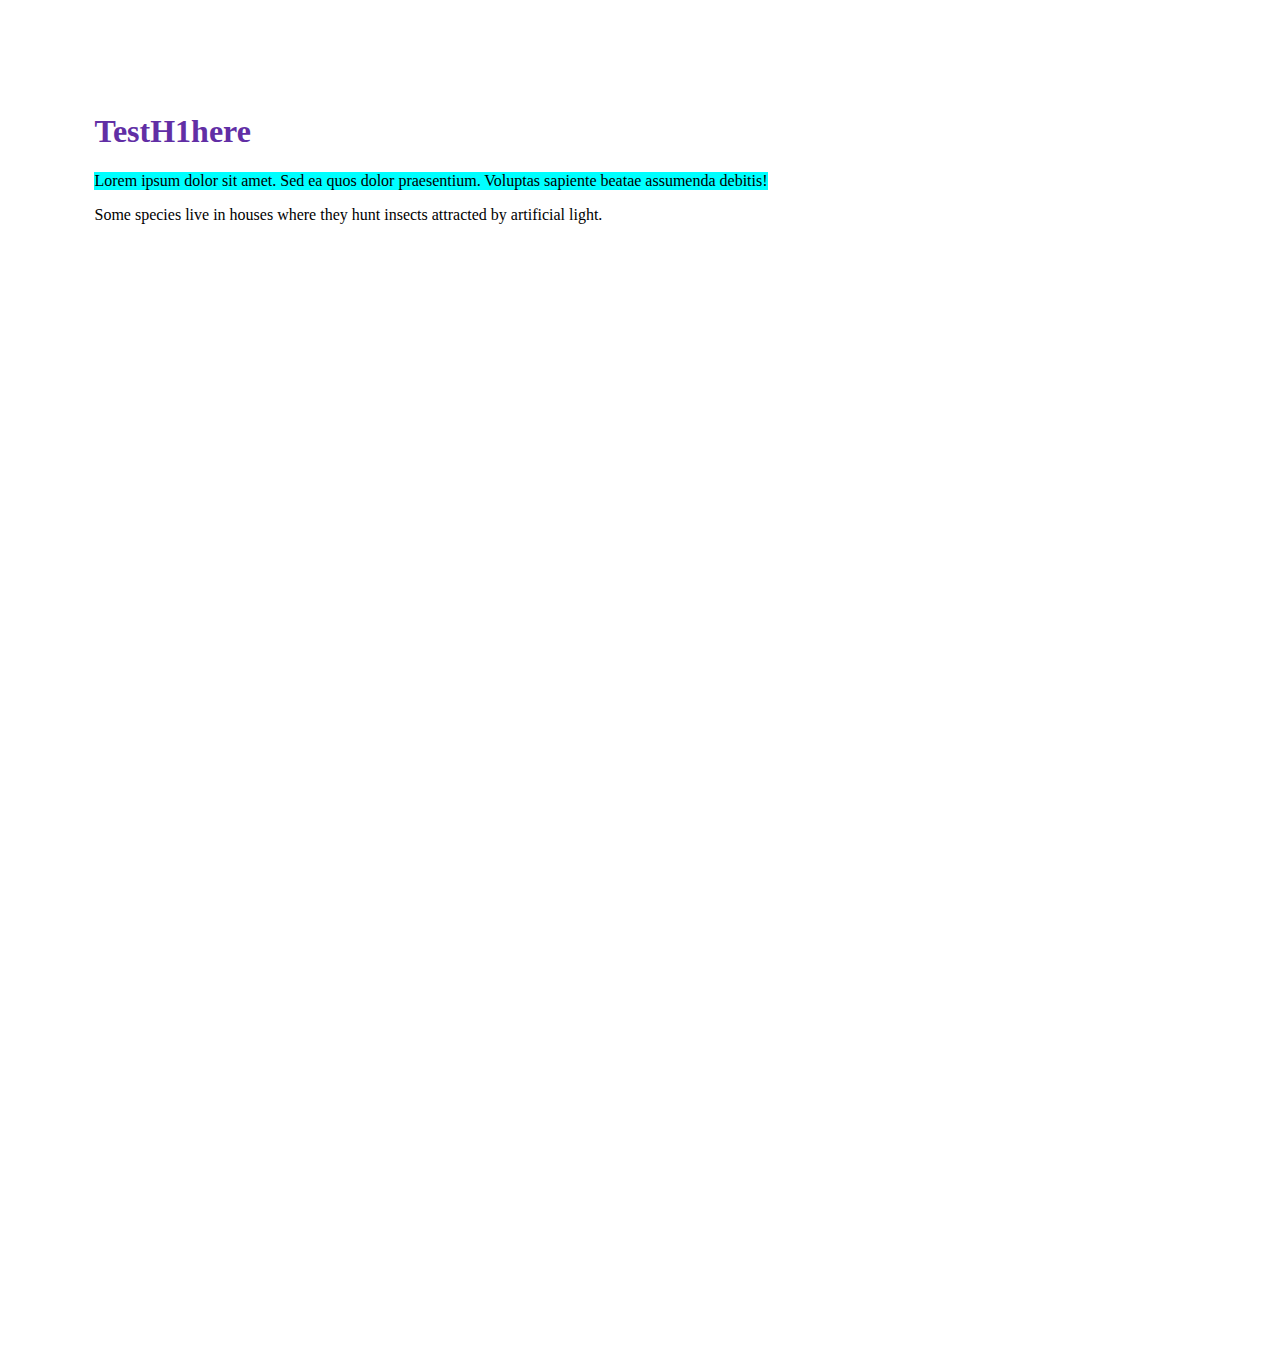
==== CV/index.html @ c623a847 "A4 body" ====
<!DOCTYPE html>
<html lang="en">
<head>
    <meta charset="UTF-8">
    <meta name="viewport" content="width=device-width, initial-scale=1.0">
    <title>CV</title>
    <link rel="stylesheet" href="./resoursec/css/main.css" link>
</head>
<body>
    <h1 >TestH1here </h1>
    <div class="left-top">
        Lorem ipsum dolor sit amet.
        Sed ea quos dolor praesentium.
        Voluptas sapiente beatae assumenda debitis!
    </div>
    <p>Some species live in houses where they hunt insects attracted by artificial light.</p>
</body>
</html>
---- CV/resoursec/css/main.css ----
body{
    width: 21cm;
    height: 29.7cm;
    margin: 30mm 25mm 30mm 25mm; 
    /* change the margins as you want them to be. */
} 

h1 {
    color: #612ea5;
}

.left-top{
    background-color: aqua;
    display: inline-block;
    size: 100px;
}
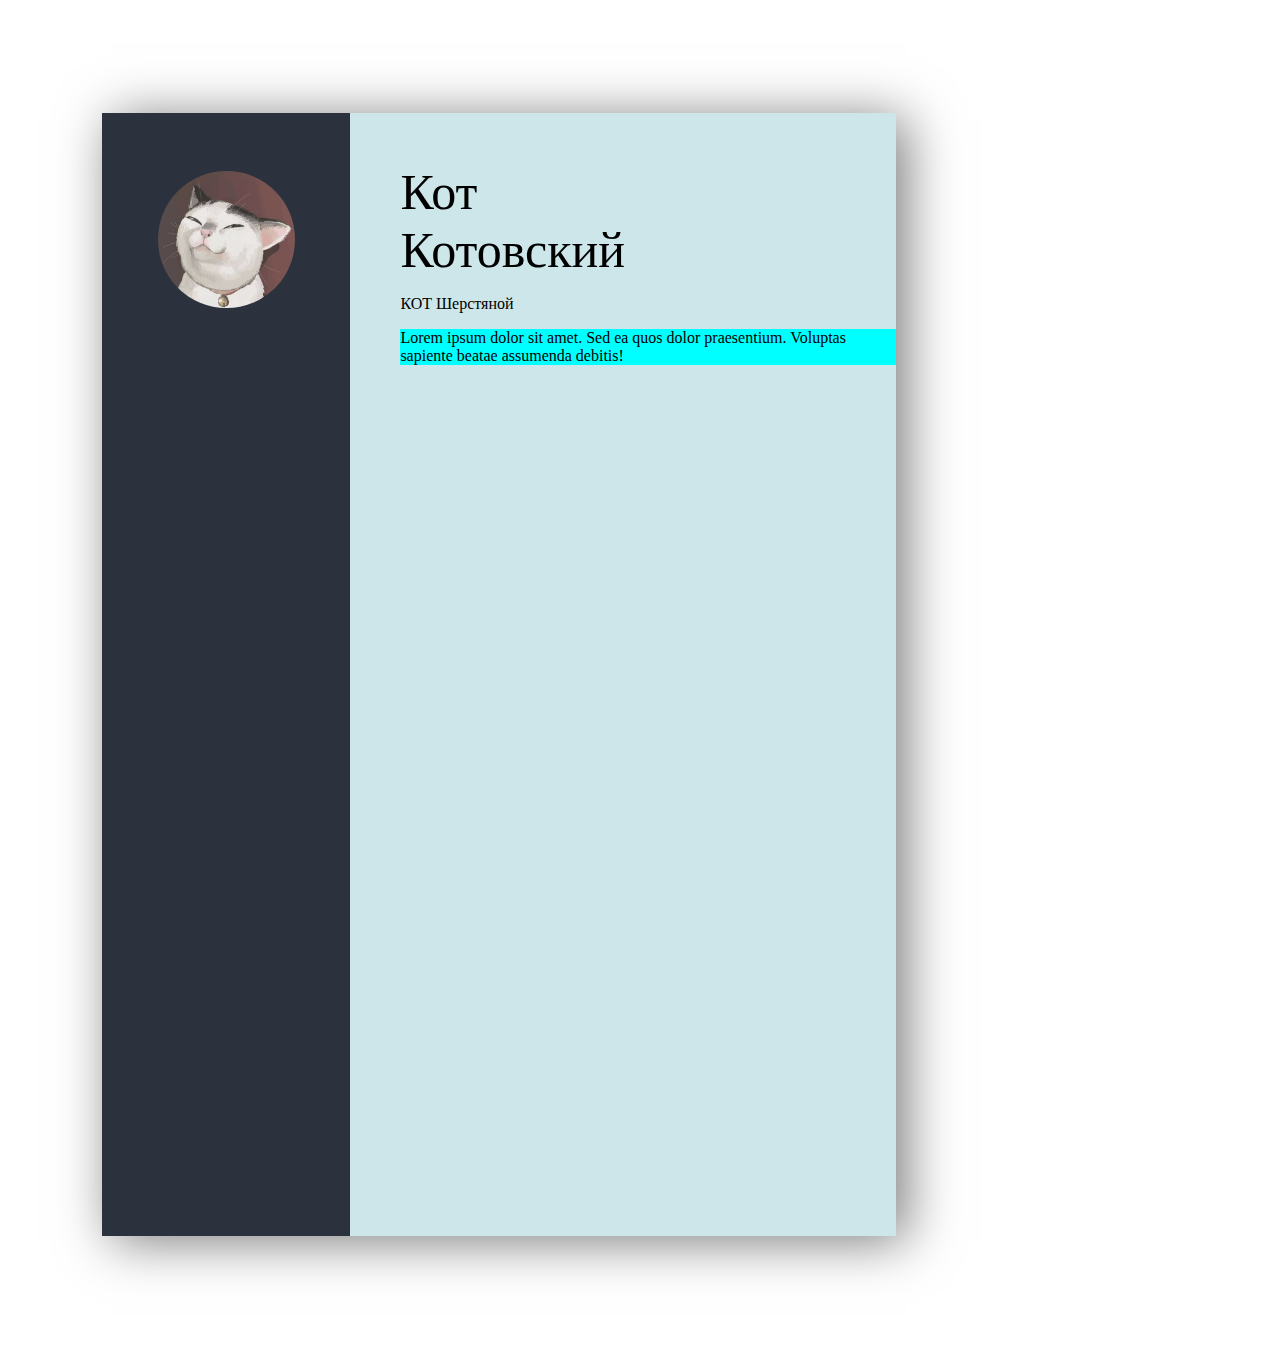
==== commit 96f0c608: "add base grid and image" ====
--- a/CV/index.html
+++ b/CV/index.html
@@ -4,15 +4,25 @@
     <meta charset="UTF-8">
     <meta name="viewport" content="width=device-width, initial-scale=1.0">
     <title>CV</title>
-    <link rel="stylesheet" href="./resoursec/css/main.css" link>
+    <link rel="stylesheet" href="./resources/css/main.css" link>
 </head>
 <body>
-    <h1 >TestH1here </h1>
-    <div class="left-top">
-        Lorem ipsum dolor sit amet.
-        Sed ea quos dolor praesentium.
-        Voluptas sapiente beatae assumenda debitis!
+<div class="main-page">
+    <div class="left-color-box"></div>
+    <div class="photo">
+        <img class="avatar-img" src="/CV/resources/img/avatar.png" alt="avatar photo">
     </div>
-    <p>Some species live in houses where they hunt insects attracted by artificial light.</p>
+    <div class="author">
+        <p class="author-name">Кот
+            <br>Котовский</p>
+            <p class="job-title">КОТ Шерстяной</p>
+        <div class="left-top">
+            Lorem ipsum dolor sit amet.
+            Sed ea quos dolor praesentium.
+            Voluptas sapiente beatae assumenda debitis!
+        </div>
+    </div>
+</div>
+
 </body>
 </html>--- a/CV/resources/css/main.css
+++ b/CV/resources/css/main.css
@@ -0,0 +1,47 @@
+div {
+    display: inherit;
+}
+
+.main-page {
+    background-color: rgba(160, 208, 214, 0.534);
+    box-shadow: 10px 5px 50px 0px rgb(123, 122, 124);
+    width: 21cm;
+    height: 29.7cm;
+    margin: 30mm 25mm 30mm 25mm; 
+    display: grid;
+    grid-template-columns: 2fr 50px 1fr 3fr;
+    grid-template-rows: 2fr 2.5fr 2.5fr 2.5fr;
+} 
+
+.left-color-box {
+    display: grid;
+    background-color: rgb(43, 49, 61);
+    grid-row: 1 / 5;
+    grid-column: 1 / 2;
+}
+
+.photo {
+    display: grid;
+    grid-column: 1 / 1;
+    grid-row: 1 / 1;
+    align-items: center;
+    justify-items: center;
+}
+.avatar-img {
+    width: 55%;
+    border-radius: 50%;
+}
+.author {
+    grid-column: 3 / end;
+}
+.author-name {
+    font-size: 50px;
+    margin-bottom: 0px;
+}
+
+
+.left-top {
+    background-color: aqua;
+    display: inline-block;
+    size: 100px;
+}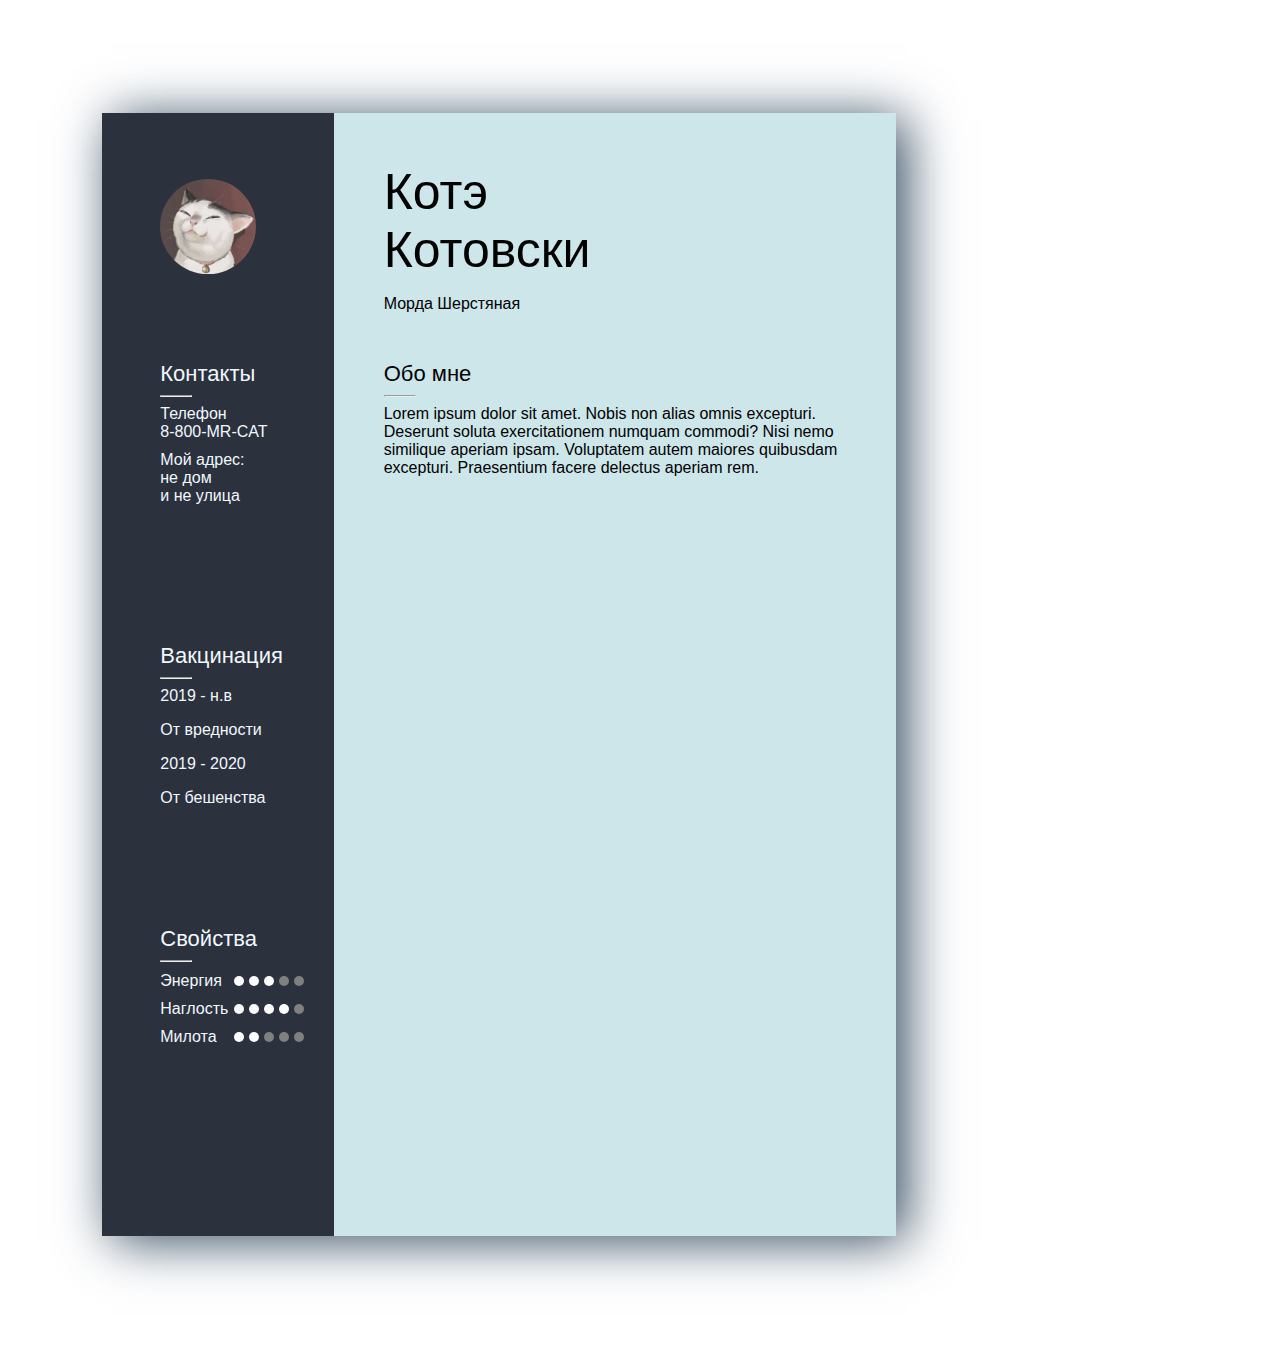
==== commit 7efc7cf3: "left color block and dots" ====
--- a/CV/index.html
+++ b/CV/index.html
@@ -12,15 +12,85 @@
     <div class="photo">
         <img class="avatar-img" src="/CV/resources/img/avatar.png" alt="avatar photo">
     </div>
+    <div class="contact-block">
+        <p class="contact">Контакты</p>
+        <div class="dash-div">
+            <hr class="dash dash-white">
+        </div>
+        <div class="phone">Телефон
+            <br> 8-800-MR-CAT
+        </div>
+        <div class="address">Мой адрес:
+            <br> не дом
+            <br> и не улица
+        </div>
+    </div>
+    <div class="about-me-block">
+        <p class="about-me">Обо мне</p>
+        <div class="dash-div">
+            <hr class="dash">
+        </div>
+        <div>Lorem ipsum dolor sit amet.
+            Nobis non alias omnis excepturi.
+            Deserunt soluta exercitationem numquam commodi?
+            Nisi nemo similique aperiam ipsam.
+            Voluptatem autem maiores quibusdam excepturi.
+            Praesentium facere delectus aperiam rem.
+        </div>
+    </div>
+    <div class="vaccine-block">
+        <p class="vaccine">Вакцинация</p>
+        <div class="dash-div">
+            <hr class="dash">
+        </div>
+        <span class="date-period">2019 - н.в</span>
+        <p class="vaccine-harmful">От вредности</p>
+        <span class="date-period">2019 - 2020</span>
+        <p class="vaccine-rabies">От бешенства</p>
+    </div>
+    <div class="feature-block">
+        <p class="features">Свойства</p>
+        <div class="dash-div">
+            <hr class="dash dash-white">
+        </div>
+        <div class="feature-item">
+            <span>Энергия</span>
+            <div class="dots-box">
+                <span class="dot filled"></span>
+                <span class="dot filled"></span>
+                <span class="dot filled"></span>
+                <span class="dot"></span>
+                <span class="dot"></span>
+            </div>
+        </div>
+        <div class="feature-item">
+            <span>Наглость</span>
+            <div class="dots-box">
+                <span class="dot filled"></span>
+                <span class="dot filled"></span>
+                <span class="dot filled"></span>
+                <span class="dot filled"></span>
+                <span class="dot"></span>
+            </div>
+        </div>
+        <div class="feature-item">
+            <span>Милота</span>
+            <div class="dots-box">
+                <span class="dot filled"></span>
+                <span class="dot filled"></span>
+                <span class="dot"></span>
+                <span class="dot"></span>
+                <span class="dot"></span>
+            </div>
+        </div>
+
+
+    </div>
+
     <div class="author">
-        <p class="author-name">Кот
-            <br>Котовский</p>
-            <p class="job-title">КОТ Шерстяной</p>
-        <div class="left-top">
-            Lorem ipsum dolor sit amet.
-            Sed ea quos dolor praesentium.
-            Voluptas sapiente beatae assumenda debitis!
-        </div>
+        <p class="author-name">Котэ
+            <br>Котовски</p>
+            <p class="job-title">Морда Шерстяная</p>
     </div>
 </div>
 
--- a/CV/resources/css/main.css
+++ b/CV/resources/css/main.css
@@ -1,38 +1,95 @@
-div {
-    display: inherit;
+body {
+    font-family: Arial, Helvetica, sans-serif;
 }
-
 .main-page {
-    background-color: rgba(160, 208, 214, 0.534);
-    box-shadow: 10px 5px 50px 0px rgb(123, 122, 124);
     width: 21cm;
     height: 29.7cm;
-    margin: 30mm 25mm 30mm 25mm; 
     display: grid;
-    grid-template-columns: 2fr 50px 1fr 3fr;
-    grid-template-rows: 2fr 2.5fr 2.5fr 2.5fr;
-} 
-
+    grid-template-columns: 0.5fr 1.5fr 50px 1fr 3fr 50px;
+    grid-template-rows: 2fr 2.5fr 2.5fr 2.5fr 50px;
+    margin: 30mm 25mm 30mm 25mm;
+    background-color: rgba(160, 208, 214, 0.534);
+    box-shadow: 10px 5px 50px 0px #34495e;
+}
 .left-color-box {
     display: grid;
     background-color: rgb(43, 49, 61);
-    grid-row: 1 / 5;
-    grid-column: 1 / 2;
+    grid-row: 1 / end;
+    grid-column: 1 / 3;
 }
-
 .photo {
     display: grid;
-    grid-column: 1 / 1;
     grid-row: 1 / 1;
+    grid-column: 2;
     align-items: center;
-    justify-items: center;
+    justify-items: start;
 }
 .avatar-img {
     width: 55%;
     border-radius: 50%;
 }
+.contact-block,
+.vaccine-block,
+.feature-block {
+    justify-content: start;
+    color: aliceblue;
+}
+.contact-block {
+    grid-row: 2 / 3;
+    grid-column: 2 / 3;
+}
+.about-me-block {
+	grid-row: 2 / 3;
+	grid-column: 4 / 6;
+}
+.address {
+	margin-top: 10px;
+}
+.vaccine-block {
+    grid-row: 3 / 4;
+    grid-column: 2 / 3;
+}
+.feature-block {
+    grid-row: 4 / 5;
+    grid-column: 2 / 3;
+}
+.vaccine,
+.contact,
+.features,
+.about-me {
+    font-weight: 300;
+    font-size: 22px;
+	 margin-bottom: 0;
+}
+.dash {
+    margin-left: 0;
+    width:30px;
+    height:0px;
+}
+.feature-item {
+	display: flex;
+	justify-content: space-between;
+	align-items: center;
+	margin: 10px 0;
+}
+.dots-box {
+	display: flex;
+	gap: 5px;
+   margin-right: 30px;
+}
+.dot {
+	width: 10px;
+	height: 10px;
+	border-radius: 50%;
+	background-color: gray;
+}
+
+.dot.filled {
+	background-color: white;
+}
+
 .author {
-    grid-column: 3 / end;
+    grid-column: 4 / end;
 }
 .author-name {
     font-size: 50px;
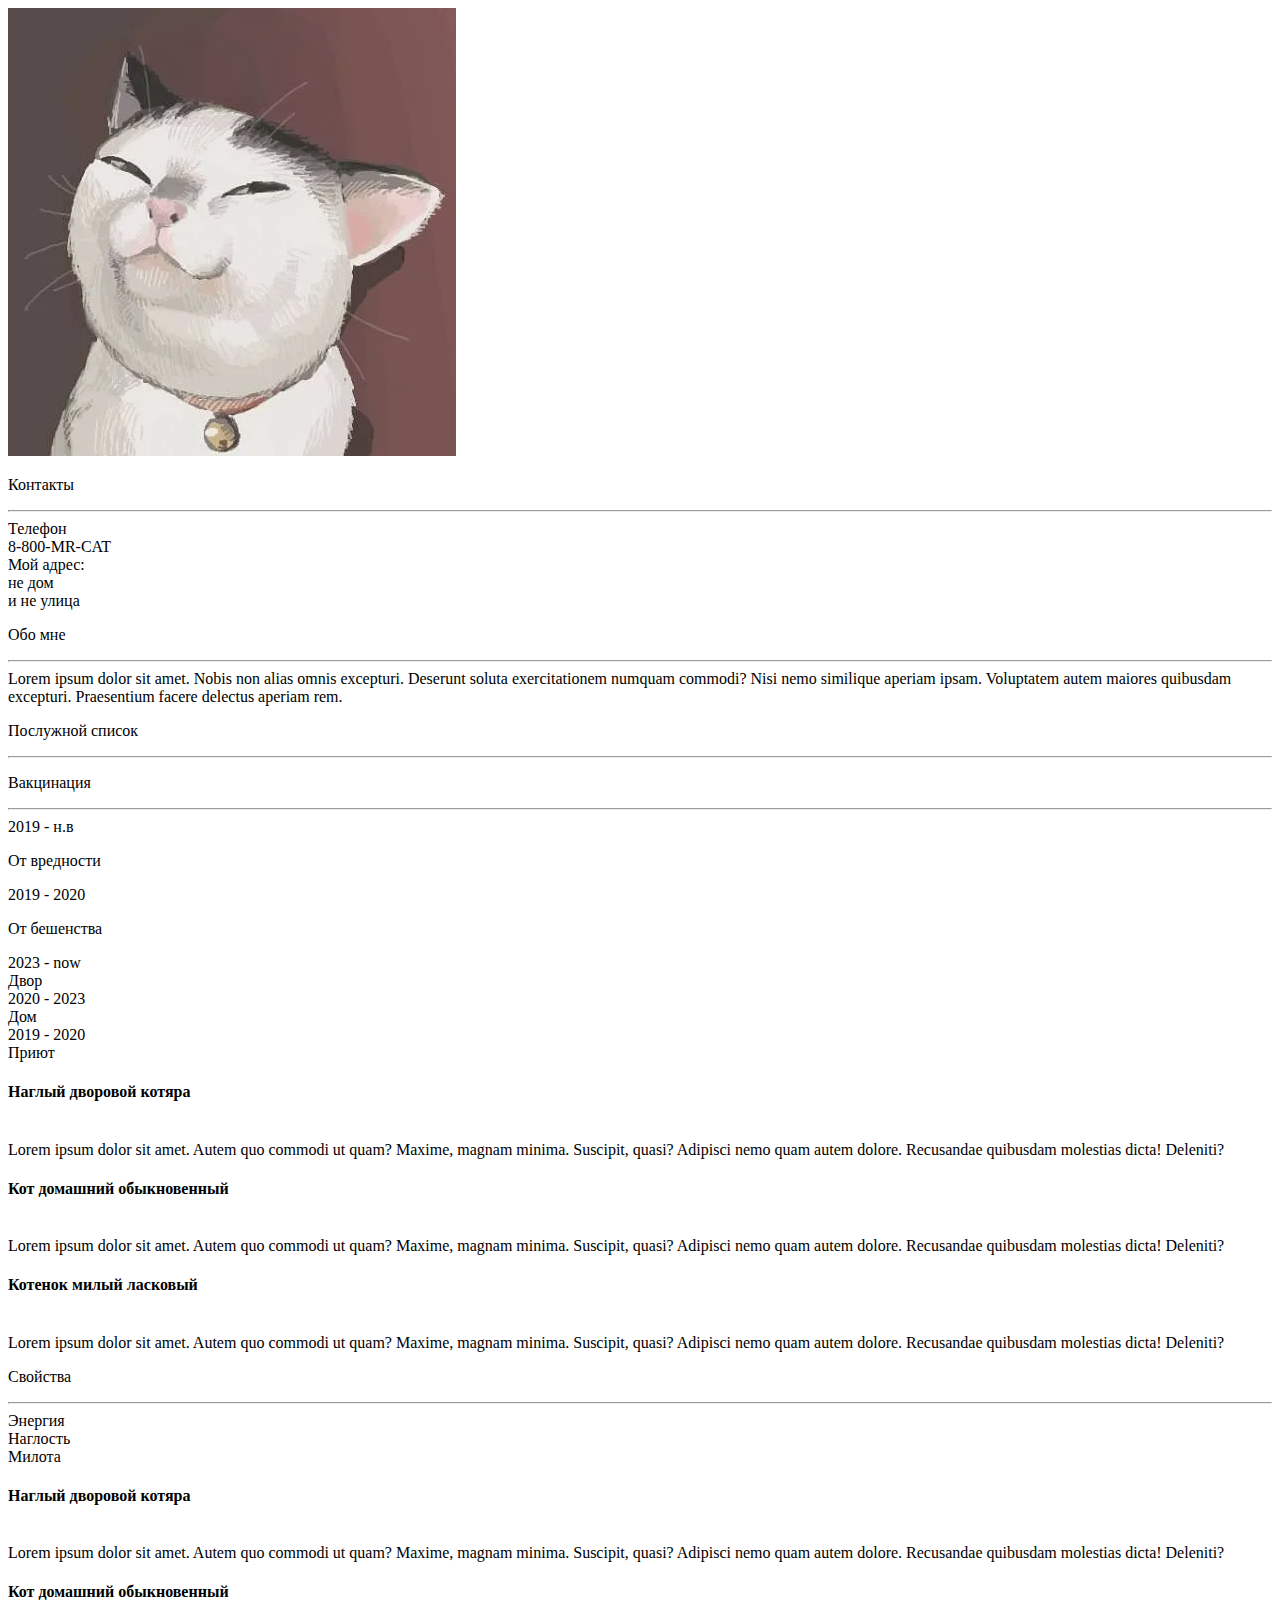
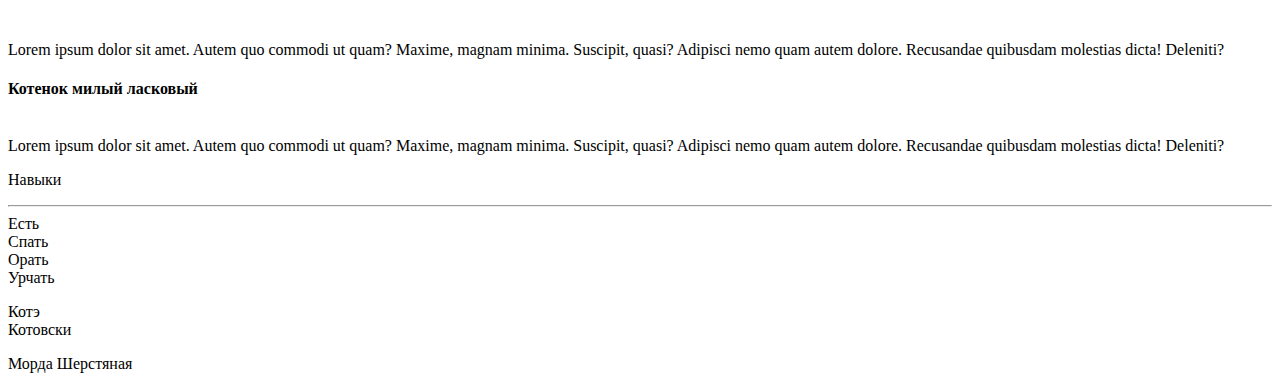
==== commit 5630d7a5: "add sass pred processor. finish basic context" ====
--- a/CV/index.html
+++ b/CV/index.html
@@ -1,98 +1,210 @@
 <!DOCTYPE html>
 <html lang="en">
+
 <head>
     <meta charset="UTF-8">
     <meta name="viewport" content="width=device-width, initial-scale=1.0">
     <title>CV</title>
-    <link rel="stylesheet" href="./resources/css/main.css" link>
+    <link rel="stylesheet" href="./resources/scss/style.css" link>
 </head>
+
 <body>
-<div class="main-page">
-    <div class="left-color-box"></div>
-    <div class="photo">
-        <img class="avatar-img" src="/CV/resources/img/avatar.png" alt="avatar photo">
+    <div class="main-page">
+        <div class="left-color-box"></div>
+        <div class="photo">
+            <img class="avatar-img" src="/CV/resources/img/avatar.png" alt="avatar photo">
+        </div>
+        <div class="contact-block">
+            <p class="contact">Контакты</p>
+            <div class="dash-div">
+                <hr class="dash dash-white">
+            </div>
+            <div class="phone">Телефон
+                <br> 8-800-MR-CAT
+            </div>
+            <div class="address">Мой адрес:
+                <br> не дом
+                <br> и не улица
+            </div>
+        </div>
+        <div class="about-me-block">
+            <p class="about-me">Обо мне</p>
+            <div class="dash-div">
+                <hr class="dash">
+            </div>
+            <div class="about-me-text">Lorem ipsum dolor sit amet.
+                Nobis non alias omnis excepturi.
+                Deserunt soluta exercitationem numquam commodi?
+                Nisi nemo similique aperiam ipsam.
+                Voluptatem autem maiores quibusdam excepturi.
+                Praesentium facere delectus aperiam rem.
+            </div>
+            <p class="experience">Послужной список</p>
+            <div class="dash-div">
+                <hr class="dash">
+            </div>
+        </div>
+        <div class="vaccine-block">
+            <p class="vaccine">Вакцинация</p>
+            <div class="dash-div">
+                <hr class="dash">
+            </div>
+            <div class="vaccine-harmful">
+                <span class="date-period">2019 - н.в</span>
+                <p>От вредности</p>
+            </div>
+            <div class="vaccine-rabies">
+                <span class="date-period">2019 - 2020</span>
+                <p>От бешенства</p>
+            </div>
+        </div>
+        <div class="experience-date">
+            <div class="date-entry">2023 - now <br> Двор</div>
+            <div class="date-entry">2020 - 2023 <br> Дом</div>
+            <div class="date-entry">2019 - 2020 <br> Приют</div>
+        </div>
+        <div class="experience-desc">
+            <div>
+                <h4>Наглый дворовой котяра</h4>
+                <br>Lorem ipsum dolor sit amet.
+                Autem quo commodi ut quam?
+                Maxime, magnam minima. Suscipit, quasi?
+                Adipisci nemo quam autem dolore.
+                Recusandae quibusdam molestias dicta! Deleniti?
+            </div>
+            <div>
+                <h4>Кот домашний обыкновенный</h4>
+                <br> Lorem ipsum dolor sit amet.
+                Autem quo commodi ut quam?
+                Maxime, magnam minima. Suscipit, quasi?
+                Adipisci nemo quam autem dolore.
+                Recusandae quibusdam molestias dicta! Deleniti?
+            </div>
+            <div>
+                <h4>Котенок милый ласковый</h4>
+                <br> Lorem ipsum dolor sit amet.
+                Autem quo commodi ut quam?
+                Maxime, magnam minima. Suscipit, quasi?
+                Adipisci nemo quam autem dolore.
+                Recusandae quibusdam molestias dicta! Deleniti?
+            </div>
+        </div>
+        <div class="feature-block">
+            <p class="features">Свойства</p>
+            <div class="dash-div">
+                <hr class="dash dash-white">
+            </div>
+            <div class="feature-item">
+                <span>Энергия</span>
+                <div class="dots-box">
+                    <span class="dot filled"></span>
+                    <span class="dot filled"></span>
+                    <span class="dot filled"></span>
+                    <span class="dot"></span>
+                </div>
+            </div>
+            <div class="feature-item">
+                <span>Наглость</span>
+                <div class="dots-box">
+                    <span class="dot filled"></span>
+                    <span class="dot filled"></span>
+                    <span class="dot filled"></span>
+                    <span class="dot filled"></span>
+                </div>
+            </div>
+            <div class="feature-item">
+                <span>Милота</span>
+                <div class="dots-box">
+                    <span class="dot filled"></span>
+                    <span class="dot filled"></span>
+                    <span class="dot"></span>
+                    <span class="dot"></span>
+                </div>
+            </div>
+        </div>
+        <div class="experience-desc">
+            <div>
+                <h4>Наглый дворовой котяра</h4>
+                <br>Lorem ipsum dolor sit amet.
+                Autem quo commodi ut quam?
+                Maxime, magnam minima. Suscipit, quasi?
+                Adipisci nemo quam autem dolore.
+                Recusandae quibusdam molestias dicta! Deleniti?
+            </div>
+            <div>
+                <h4>Кот домашний обыкновенный</h4>
+                <br> Lorem ipsum dolor sit amet.
+                Autem quo commodi ut quam?
+                Maxime, magnam minima. Suscipit, quasi?
+                Adipisci nemo quam autem dolore.
+                Recusandae quibusdam molestias dicta! Deleniti?
+            </div>
+            <div>
+                <h4>Котенок милый ласковый</h4>
+                <br> Lorem ipsum dolor sit amet.
+                Autem quo commodi ut quam?
+                Maxime, magnam minima. Suscipit, quasi?
+                Adipisci nemo quam autem dolore.
+                Recusandae quibusdam molestias dicta! Deleniti?
+            </div>
+        </div>
+        <div class="skills-block">
+            <p class="skills">Навыки</p>
+            <div class="dash-div">
+                <hr class="dash dash-white">
+            </div>
+            <div class="skills-item-box">
+                <div class="skills-item">
+                    <span>Есть</span>
+                    <div class="dots-box">
+                        <span class="dot black"></span>
+                        <span class="dot black"></span>
+                        <span class="dot black"></span>
+                        <span class="dot"></span>
+                        <span class="dot"></span>
+                    </div>
+                </div>
+                <div class="skills-item">
+                    <span>Спать</span>
+                    <div class="dots-box">
+                        <span class="dot black"></span>
+                        <span class="dot black"></span>
+                        <span class="dot black"></span>
+                        <span class="dot black"></span>
+                        <span class="dot "></span>
+                    </div>
+                </div>
+                <div class="skills-item">
+                    <span>Орать</span>
+                    <div class="dots-box">
+                        <span class="dot black"></span>
+                        <span class="dot black"></span>
+                        <span class="dot "></span>
+                        <span class="dot "></span>
+                        <span class="dot "></span>
+                    </div>
+                </div>
+                <div class="skills-item">
+                    <span>Урчать</span>
+                    <div class="dots-box">
+                        <span class="dot black"></span>
+                        <span class="dot black"></span>
+                        <span class="dot black"></span>
+                        <span class="dot "></span>
+                        <span class="dot "></span>
+                    </div>
+                </div>
+            </div>
+        </div>
+
+        <div class="author">
+            <p class="author-name">Котэ
+                <br>Котовски
+            </p>
+            <p class="job-title">Морда Шерстяная</p>
+        </div>
     </div>
-    <div class="contact-block">
-        <p class="contact">Контакты</p>
-        <div class="dash-div">
-            <hr class="dash dash-white">
-        </div>
-        <div class="phone">Телефон
-            <br> 8-800-MR-CAT
-        </div>
-        <div class="address">Мой адрес:
-            <br> не дом
-            <br> и не улица
-        </div>
-    </div>
-    <div class="about-me-block">
-        <p class="about-me">Обо мне</p>
-        <div class="dash-div">
-            <hr class="dash">
-        </div>
-        <div>Lorem ipsum dolor sit amet.
-            Nobis non alias omnis excepturi.
-            Deserunt soluta exercitationem numquam commodi?
-            Nisi nemo similique aperiam ipsam.
-            Voluptatem autem maiores quibusdam excepturi.
-            Praesentium facere delectus aperiam rem.
-        </div>
-    </div>
-    <div class="vaccine-block">
-        <p class="vaccine">Вакцинация</p>
-        <div class="dash-div">
-            <hr class="dash">
-        </div>
-        <span class="date-period">2019 - н.в</span>
-        <p class="vaccine-harmful">От вредности</p>
-        <span class="date-period">2019 - 2020</span>
-        <p class="vaccine-rabies">От бешенства</p>
-    </div>
-    <div class="feature-block">
-        <p class="features">Свойства</p>
-        <div class="dash-div">
-            <hr class="dash dash-white">
-        </div>
-        <div class="feature-item">
-            <span>Энергия</span>
-            <div class="dots-box">
-                <span class="dot filled"></span>
-                <span class="dot filled"></span>
-                <span class="dot filled"></span>
-                <span class="dot"></span>
-                <span class="dot"></span>
-            </div>
-        </div>
-        <div class="feature-item">
-            <span>Наглость</span>
-            <div class="dots-box">
-                <span class="dot filled"></span>
-                <span class="dot filled"></span>
-                <span class="dot filled"></span>
-                <span class="dot filled"></span>
-                <span class="dot"></span>
-            </div>
-        </div>
-        <div class="feature-item">
-            <span>Милота</span>
-            <div class="dots-box">
-                <span class="dot filled"></span>
-                <span class="dot filled"></span>
-                <span class="dot"></span>
-                <span class="dot"></span>
-                <span class="dot"></span>
-            </div>
-        </div>
-
-
-    </div>
-
-    <div class="author">
-        <p class="author-name">Котэ
-            <br>Котовски</p>
-            <p class="job-title">Морда Шерстяная</p>
-    </div>
-</div>
 
 </body>
+
 </html>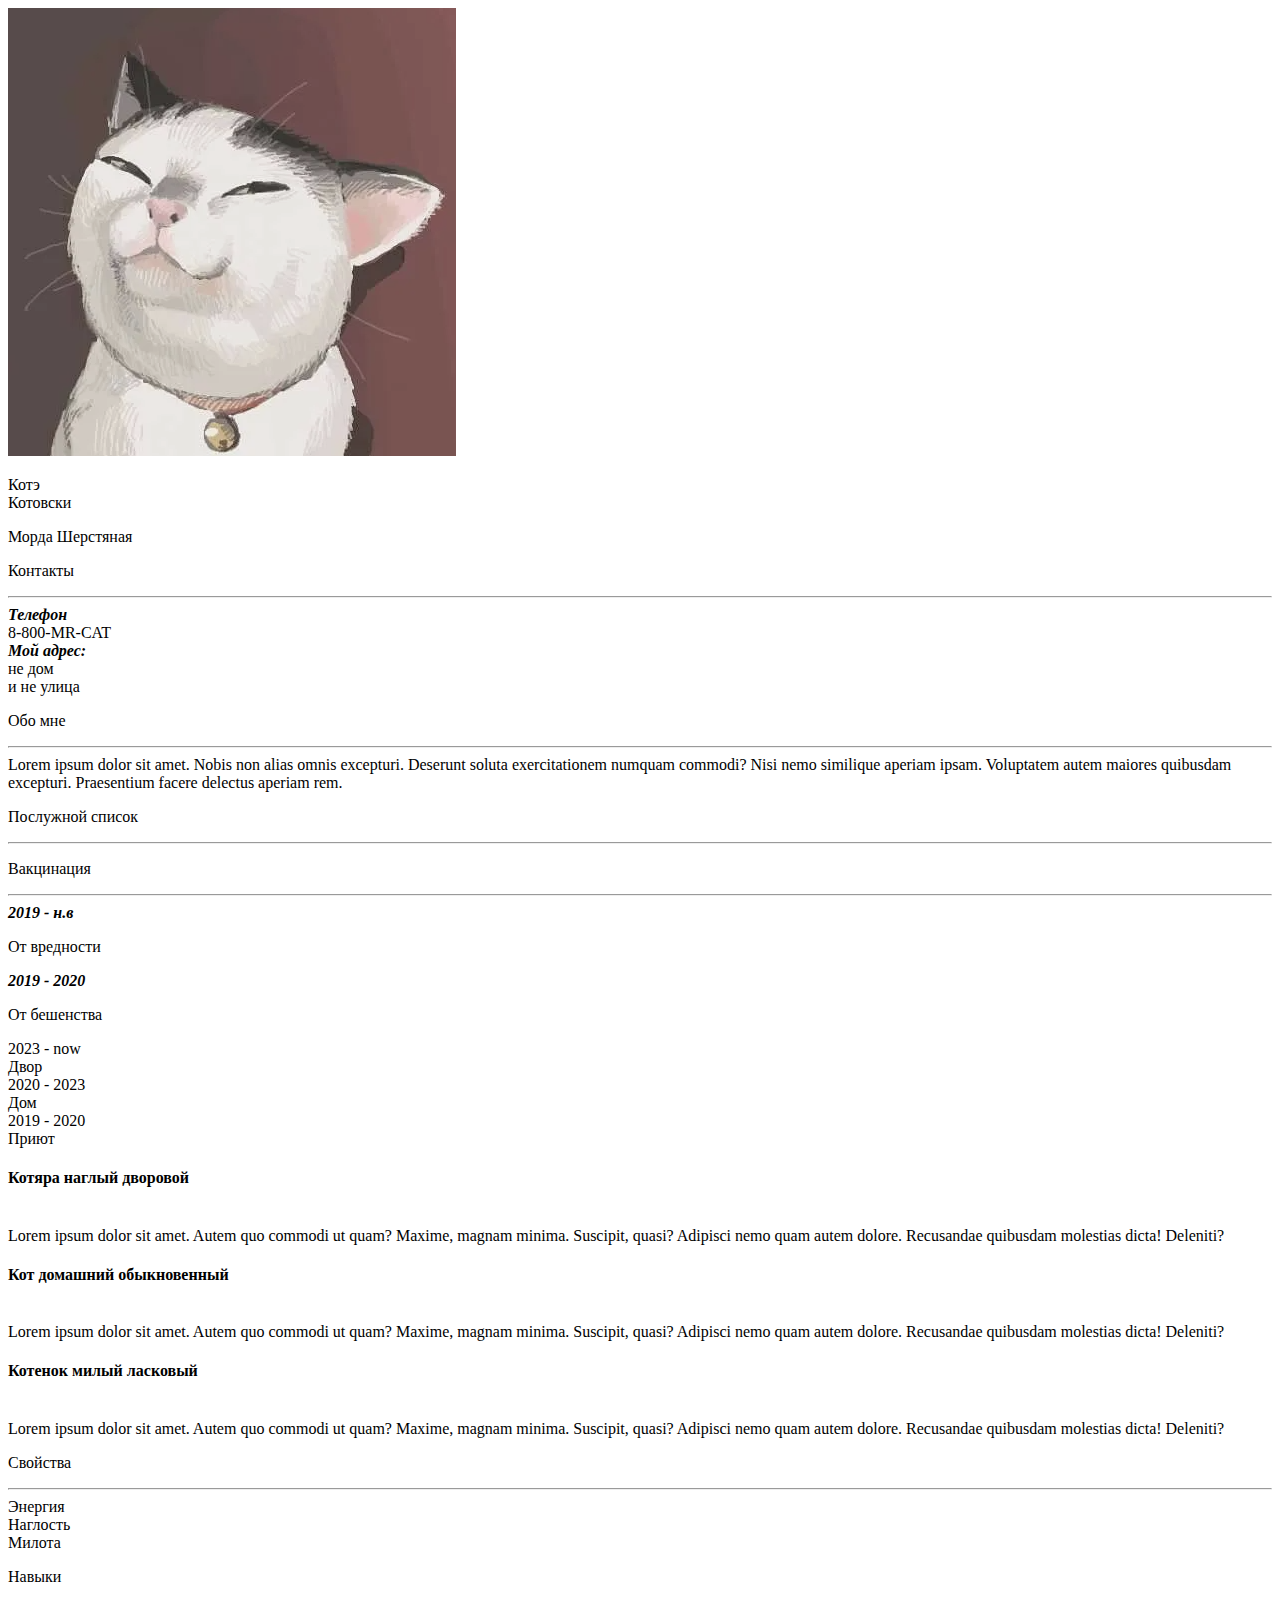
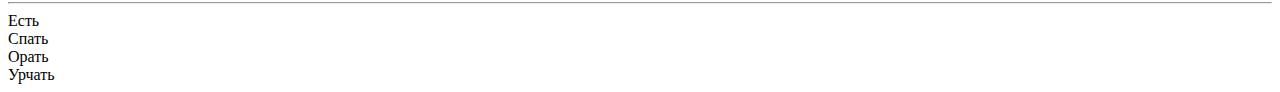
==== commit 124c8a4b: "variable" ====
--- a/CV/index.html
+++ b/CV/index.html
@@ -10,19 +10,25 @@
 
 <body>
     <div class="main-page">
-        <div class="left-color-box"></div>
+        <div class="left-color-grid"></div>
         <div class="photo">
             <img class="avatar-img" src="/CV/resources/img/avatar.png" alt="avatar photo">
+        </div>
+        <div class="author-block">
+            <p class="author-name">Котэ
+                <br>Котовски
+            </p>
+            <p class="job-title">Морда Шерстяная</p>
         </div>
         <div class="contact-block">
             <p class="contact">Контакты</p>
             <div class="dash-div">
                 <hr class="dash dash-white">
             </div>
-            <div class="phone">Телефон
+            <div class="phone"><b><i>Телефон</i></b>
                 <br> 8-800-MR-CAT
             </div>
-            <div class="address">Мой адрес:
+            <div class="address"><b><i>Мой адрес:</i></b>
                 <br> не дом
                 <br> и не улица
             </div>
@@ -50,22 +56,22 @@
                 <hr class="dash">
             </div>
             <div class="vaccine-harmful">
-                <span class="date-period">2019 - н.в</span>
+                <span class="date-period"><b><i>2019 - н.в</i></b></span>
                 <p>От вредности</p>
             </div>
             <div class="vaccine-rabies">
-                <span class="date-period">2019 - 2020</span>
+                <span class="date-period"><b><i>2019 - 2020</i></b></span>
                 <p>От бешенства</p>
             </div>
         </div>
-        <div class="experience-date">
+        <div class="experience-date-grid">
             <div class="date-entry">2023 - now <br> Двор</div>
             <div class="date-entry">2020 - 2023 <br> Дом</div>
             <div class="date-entry">2019 - 2020 <br> Приют</div>
         </div>
-        <div class="experience-desc">
+        <div class="experience-desc-grid">
             <div>
-                <h4>Наглый дворовой котяра</h4>
+                <h4>Котяра наглый дворовой</h4>
                 <br>Lorem ipsum dolor sit amet.
                 Autem quo commodi ut quam?
                 Maxime, magnam minima. Suscipit, quasi?
@@ -122,32 +128,6 @@
                 </div>
             </div>
         </div>
-        <div class="experience-desc">
-            <div>
-                <h4>Наглый дворовой котяра</h4>
-                <br>Lorem ipsum dolor sit amet.
-                Autem quo commodi ut quam?
-                Maxime, magnam minima. Suscipit, quasi?
-                Adipisci nemo quam autem dolore.
-                Recusandae quibusdam molestias dicta! Deleniti?
-            </div>
-            <div>
-                <h4>Кот домашний обыкновенный</h4>
-                <br> Lorem ipsum dolor sit amet.
-                Autem quo commodi ut quam?
-                Maxime, magnam minima. Suscipit, quasi?
-                Adipisci nemo quam autem dolore.
-                Recusandae quibusdam molestias dicta! Deleniti?
-            </div>
-            <div>
-                <h4>Котенок милый ласковый</h4>
-                <br> Lorem ipsum dolor sit amet.
-                Autem quo commodi ut quam?
-                Maxime, magnam minima. Suscipit, quasi?
-                Adipisci nemo quam autem dolore.
-                Recusandae quibusdam molestias dicta! Deleniti?
-            </div>
-        </div>
         <div class="skills-block">
             <p class="skills">Навыки</p>
             <div class="dash-div">
@@ -196,13 +176,6 @@
                 </div>
             </div>
         </div>
-
-        <div class="author">
-            <p class="author-name">Котэ
-                <br>Котовски
-            </p>
-            <p class="job-title">Морда Шерстяная</p>
-        </div>
     </div>
 
 </body>
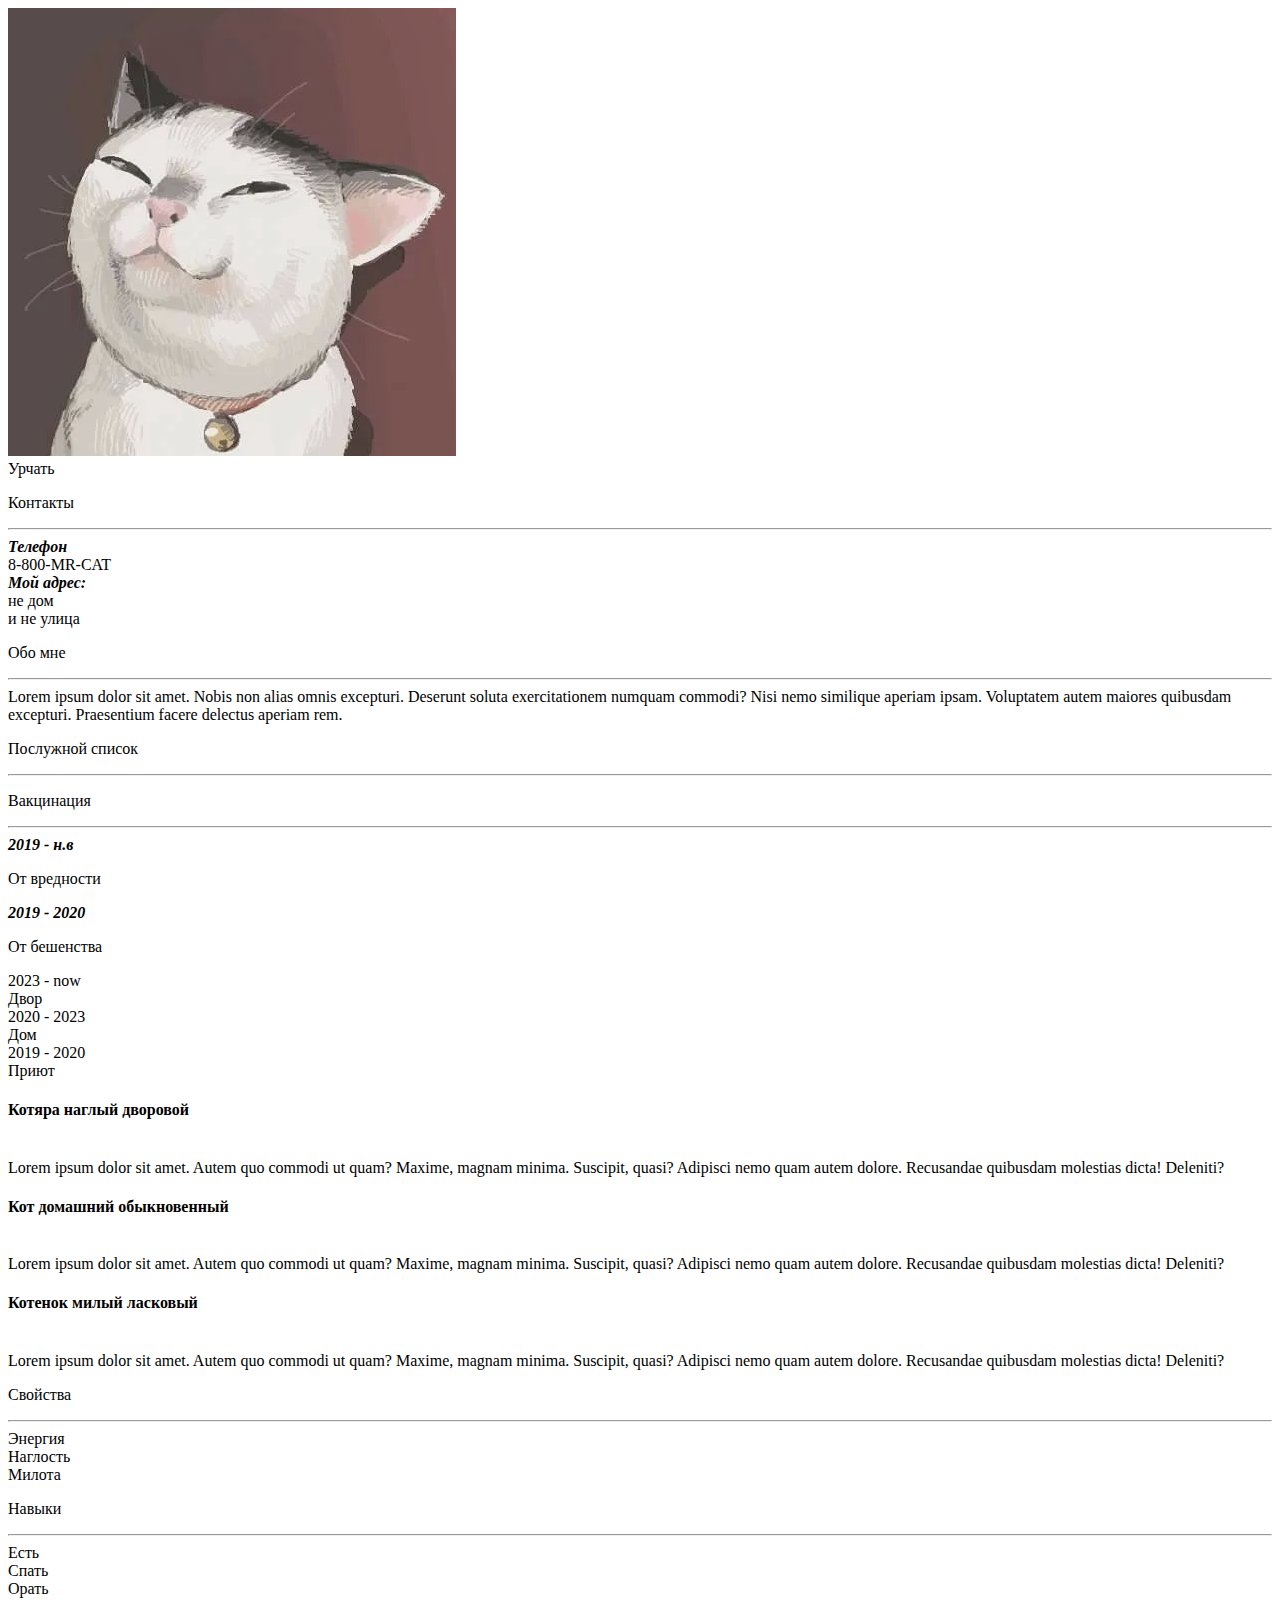
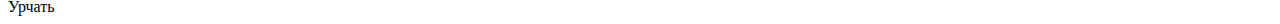
==== commit 11f8710d: "add TypeScript" ====
--- a/CV/index.html
+++ b/CV/index.html
@@ -14,7 +14,7 @@
         <div class="photo">
             <img class="avatar-img" src="/CV/resources/img/avatar.png" alt="avatar photo">
         </div>
-        <div class="author-block">
+        <div class="author-block" id="aa">
             <p class="author-name">Котэ
                 <br>Котовски
             </p>
@@ -177,7 +177,7 @@
             </div>
         </div>
     </div>
-
+<script src="test.js">simple-script</script>
 </body>
 
 </html>